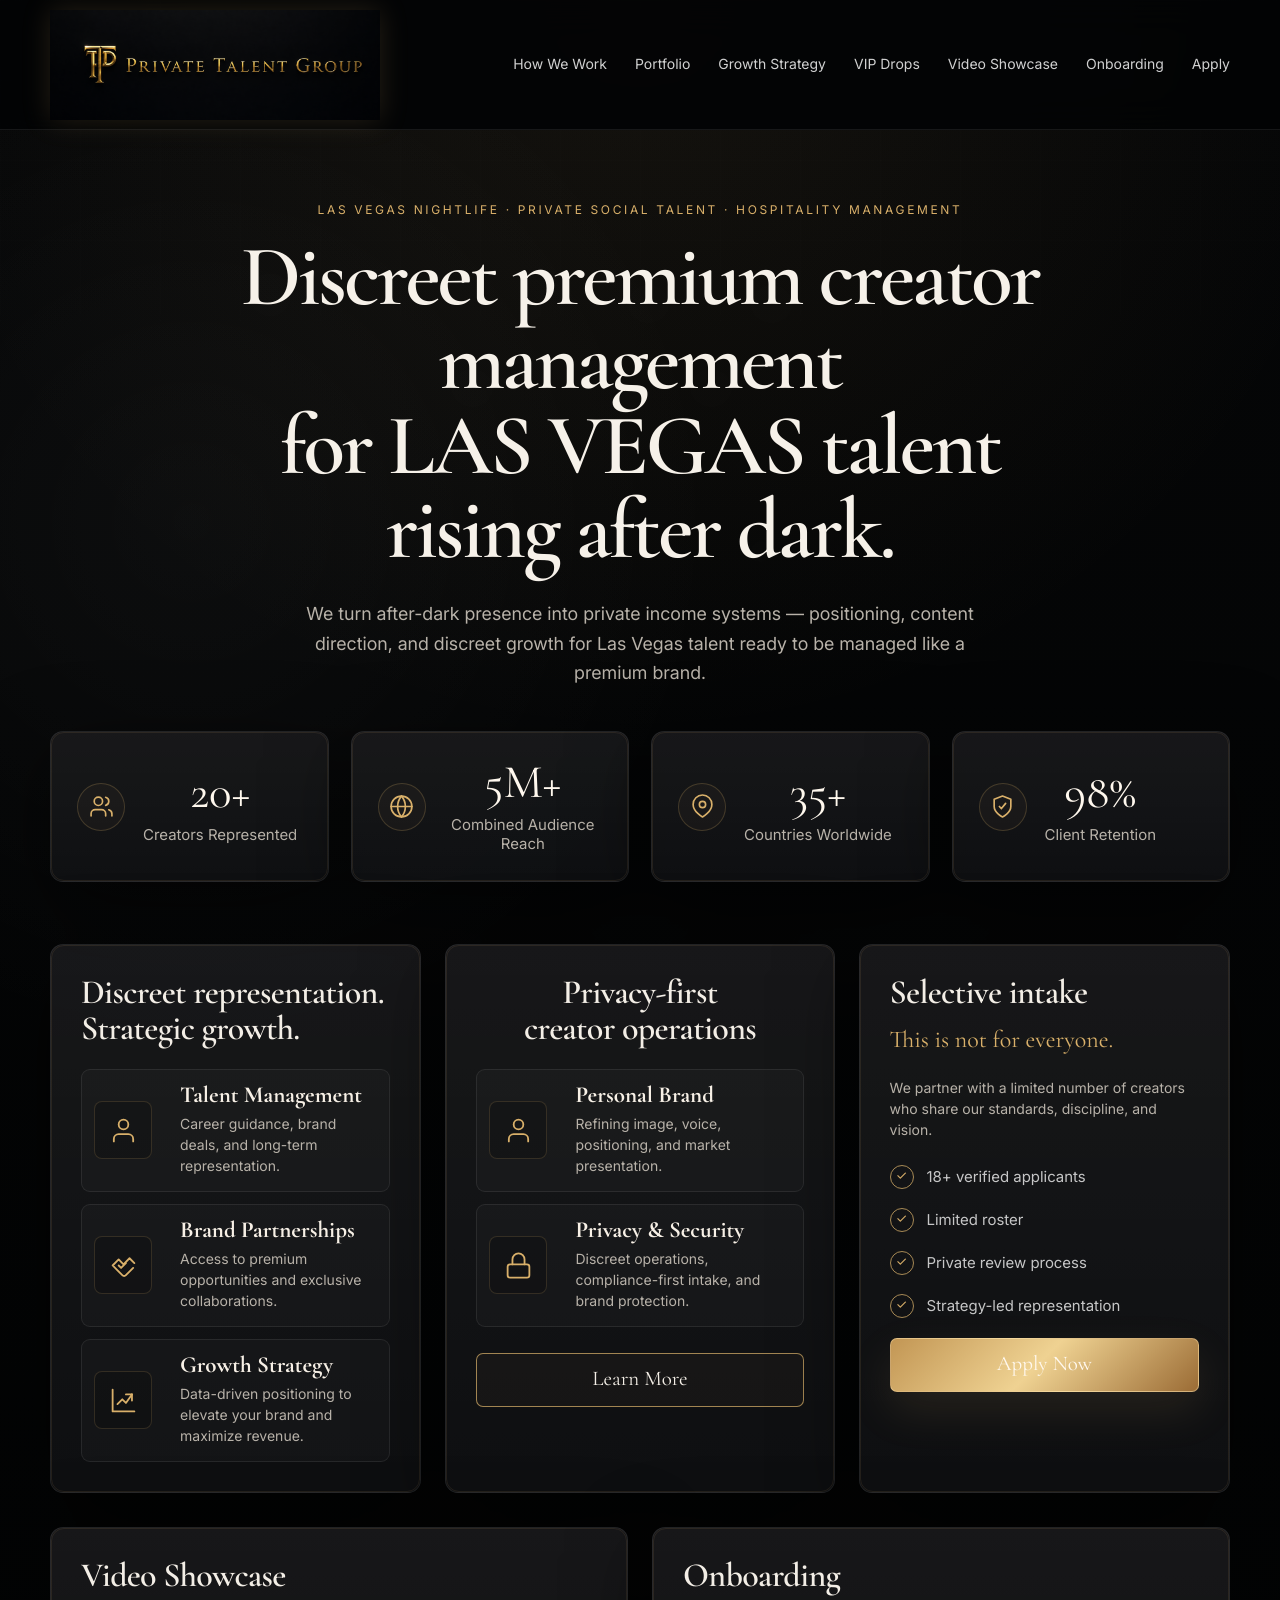
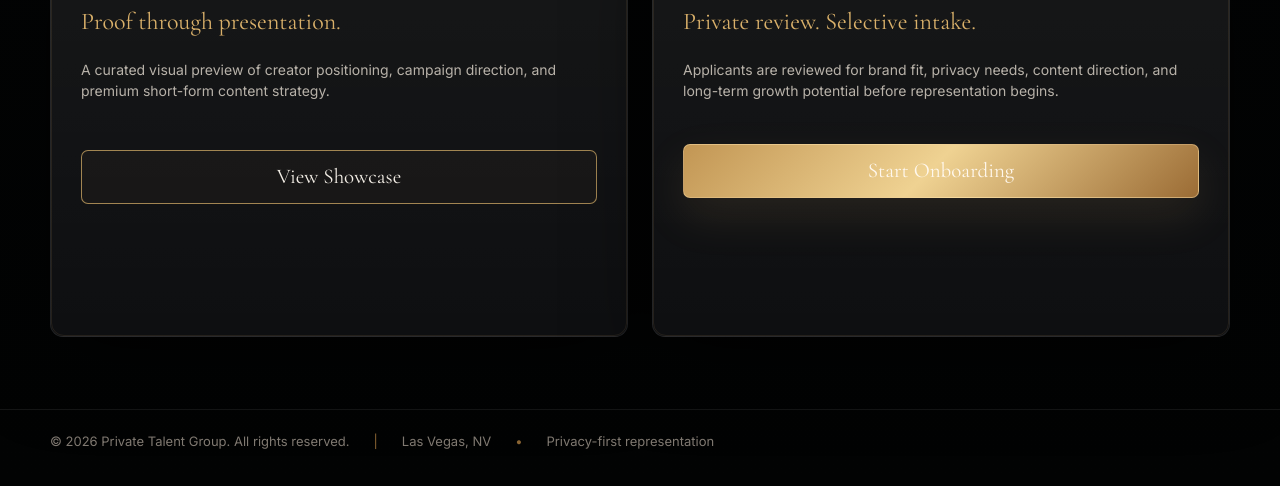
==== index.html @ f7f3f813 "Update index.html" ====
<!DOCTYPE html>
<html lang="en">
<head>
  <meta charset="UTF-8" />
  <meta name="viewport" content="width=device-width, initial-scale=1.0, viewport-fit=cover" />

  <title>Private Talent Group | Discreet Creator Management</title>
  <meta name="description" content="Discreet creator management for premium private creators in Las Vegas nightlife and hospitality." />

  <link rel="preconnect" href="https://fonts.googleapis.com">
  <link rel="preconnect" href="https://fonts.gstatic.com" crossorigin>
  <link href="https://fonts.googleapis.com/css2?family=Cormorant+Garamond:wght@500;600;700&family=Inter:wght@300;400;500;600&display=swap" rel="stylesheet">

  <style>
    :root {
      --bg: #020303;
      --bg-soft: #050607;
      --panel: #0b0d0f;
      --text: #f3eee6;
      --muted: #b8b2a9;
      --muted-dark: #817a72;
      --gold: #d9b06a;
      --gold-soft: #f1d391;
      --gold-dark: #8c6634;
      --border-soft: rgba(255, 255, 255, 0.08);
      --shadow: 0 24px 80px rgba(0, 0, 0, 0.55);
    }

    * {
      margin: 0;
      padding: 0;
      box-sizing: border-box;
    }

    html {
      scroll-behavior: smooth;
      -webkit-text-size-adjust: 100%;
    }

    body {
      min-height: 100vh;
      background:
        radial-gradient(circle at top center, rgba(217, 176, 106, 0.08), transparent 34%),
        radial-gradient(circle at 15% 25%, rgba(255, 255, 255, 0.035), transparent 28%),
        linear-gradient(180deg, var(--bg-soft) 0%, var(--bg) 100%);
      color: var(--text);
      font-family: "Inter", sans-serif;
      overflow-x: hidden;
      -webkit-font-smoothing: antialiased;
      text-rendering: geometricPrecision;
    }

    body::before {
      content: "";
      position: fixed;
      inset: 0;
      pointer-events: none;
      background-image:
        linear-gradient(rgba(255,255,255,0.015) 1px, transparent 1px),
        linear-gradient(90deg, rgba(255,255,255,0.015) 1px, transparent 1px);
      background-size: 80px 80px;
      mask-image: linear-gradient(to bottom, rgba(0,0,0,0.75), transparent 70%);
    }

    a {
      color: inherit;
      text-decoration: none;
    }

    .page {
      width: 100%;
      min-height: 100vh;
      position: relative;
      z-index: 1;
    }

    .container {
      width: min(1180px, calc(100% - 40px));
      margin: 0 auto;
    }

    header {
      position: sticky;
      top: 0;
      z-index: 20;
      background: rgba(3, 4, 5, 0.9);
      backdrop-filter: blur(18px);
      -webkit-backdrop-filter: blur(18px);
      border-bottom: 1px solid var(--border-soft);
    }

    .nav {
      height: 129px;
      display: grid;
      grid-template-columns: auto 1fr;
      align-items: center;
      gap: 30px;
      position: relative;
    }

    .brand {
      display: flex;
      align-items: center;
      min-width: 0;
    }

    .brand-logo {
  height: 110px;
  width: 560px;
  max-width: 46vw;
  display: block;
  object-fit: contain;
  object-position: left center;
  filter: drop-shadow(0 0 14px rgba(217, 176, 106, 0.16));
}

    .nav-links {
      display: flex;
      align-items: center;
      justify-content: flex-end;
      gap: 28px;
      color: rgba(255, 255, 255, 0.82);
      font-size: 14px;
      font-weight: 400;
    }

    .nav-links a {
      min-height: 44px;
      display: inline-flex;
      align-items: center;
      transition: color 0.2s ease;
      white-space: nowrap;
    }

    .nav-links a:hover {
      color: var(--gold-soft);
    }

    .nav-toggle {
      display: none;
    }

    .menu-button {
      display: none;
      width: 48px;
      height: 48px;
      border: 1px solid rgba(217, 176, 106, 0.38);
      border-radius: 8px;
      background: rgba(217, 176, 106, 0.035);
      align-items: center;
      justify-content: center;
      cursor: pointer;
    }

    .menu-lines {
      width: 22px;
      height: 14px;
      position: relative;
      display: block;
    }

    .menu-lines::before,
    .menu-lines::after,
    .menu-lines span {
      content: "";
      position: absolute;
      left: 0;
      width: 22px;
      height: 1.5px;
      background: var(--gold-soft);
      border-radius: 99px;
      transition: transform 0.2s ease, opacity 0.2s ease;
    }

    .menu-lines::before {
      top: 0;
    }

    .menu-lines span {
      top: 6px;
    }

    .menu-lines::after {
      bottom: 0;
    }

    .nav-toggle:checked + .menu-button .menu-lines::before {
      transform: translateY(6px) rotate(45deg);
    }

    .nav-toggle:checked + .menu-button .menu-lines span {
      opacity: 0;
    }

    .nav-toggle:checked + .menu-button .menu-lines::after {
      transform: translateY(-6px) rotate(-45deg);
    }

    .hero {
      padding: 72px 0 34px;
      text-align: center;
    }

    .eyebrow {
      margin-bottom: 18px;
      color: var(--gold);
      font-size: 12px;
      letter-spacing: 0.22em;
      text-transform: uppercase;
    }

    h1 {
      max-width: 840px;
      margin: 0 auto;
      font-family: "Cormorant Garamond", serif;
      font-weight: 600;
      line-height: 0.98;
      font-size: clamp(52px, 7vw, 86px);
      letter-spacing: -0.035em;
      color: #f6f1e9;
      text-shadow: 0 18px 60px rgba(255, 255, 255, 0.07);
    }

    .hero p {
      max-width: 720px;
      margin: 28px auto 0;
      color: var(--muted);
      font-size: 18px;
      line-height: 1.65;
    }

    .stats {
      display: grid;
      grid-template-columns: repeat(4, 1fr);
      gap: 22px;
      margin-top: 42px;
    }

    .stat-card,
    .feature-panel {
      background:
        linear-gradient(180deg, rgba(255,255,255,0.055), rgba(255,255,255,0.018)),
        rgba(11, 13, 15, 0.82);
      border: 1px solid var(--border-soft);
      border-radius: 13px;
      box-shadow: var(--shadow);
      position: relative;
      overflow: hidden;
    }

    .stat-card::after,
    .feature-panel::after {
      content: "";
      position: absolute;
      inset: 0;
      border-radius: inherit;
      pointer-events: none;
      border: 1px solid rgba(217, 176, 106, 0.11);
    }

    .stat-card {
      min-height: 132px;
      padding: 28px 26px;
      display: flex;
      align-items: center;
      gap: 18px;
    }

    .icon {
      width: 48px;
      height: 48px;
      flex: 0 0 auto;
      display: grid;
      place-items: center;
      border-radius: 50%;
      border: 1px solid rgba(217, 176, 106, 0.22);
      color: var(--gold);
      background: rgba(217, 176, 106, 0.035);
    }

    .icon svg {
      width: 25px;
      height: 25px;
      stroke: currentColor;
      stroke-width: 1.6;
      fill: none;
      stroke-linecap: round;
      stroke-linejoin: round;
    }

    .stat-number {
      font-family: "Cormorant Garamond", serif;
      font-size: 47px;
      line-height: 1;
      color: #fff8ee;
    }

    .stat-label {
      margin-top: 8px;
      font-size: 15px;
      color: var(--muted);
    }

    .sections {
      display: grid;
      grid-template-columns: 1.05fr 1.1fr 1.05fr;
      gap: 24px;
      margin-top: 28px;
      padding-bottom: 34px;
    }

    .extra-sections {
      padding-bottom: 72px;
    }

    .extra-grid {
      display: grid;
      grid-template-columns: 1fr 1fr;
      gap: 24px;
    }

    .feature-panel {
      padding: 30px;
      min-height: 410px;
    }

    .feature-panel h2 {
      font-family: "Cormorant Garamond", serif;
      font-size: 34px;
      font-weight: 600;
      line-height: 1.05;
      letter-spacing: -0.02em;
      margin-bottom: 22px;
    }

    .feature-panel.center h2 {
      text-align: center;
    }

    .gold-line {
      color: var(--gold);
      font-family: "Cormorant Garamond", serif;
      font-size: 24px;
      margin-top: -8px;
      margin-bottom: 24px;
    }

    .service-list {
      display: grid;
      gap: 12px;
    }

    .service-item {
      display: grid;
      grid-template-columns: 72px 1fr;
      gap: 14px;
      align-items: center;
      padding: 14px 12px;
      min-height: 84px;
      border: 1px solid var(--border-soft);
      border-radius: 9px;
      background: rgba(255, 255, 255, 0.025);
    }

    .service-icon {
      width: 58px;
      height: 58px;
      border-radius: 8px;
      display: grid;
      place-items: center;
      border: 1px solid rgba(217, 176, 106, 0.17);
      color: var(--gold);
      background: rgba(0, 0, 0, 0.18);
    }

    .service-icon svg {
      width: 29px;
      height: 29px;
      stroke: currentColor;
      stroke-width: 1.5;
      fill: none;
      stroke-linecap: round;
      stroke-linejoin: round;
    }

    .service-item h3 {
      font-family: "Cormorant Garamond", serif;
      font-size: 23px;
      line-height: 1;
      margin-bottom: 7px;
      color: #f7f0e6;
    }

    .service-item p,
    .feature-copy,
    .checklist li {
      color: var(--muted);
      font-size: 14px;
      line-height: 1.5;
    }

    .feature-copy {
      margin: 0 0 22px;
    }

    .button {
      display: inline-flex;
      align-items: center;
      justify-content: center;
      min-height: 54px;
      width: 100%;
      border-radius: 7px;
      font-family: "Cormorant Garamond", serif;
      font-size: 21px;
      transition: all 0.2s ease;
    }

    .button-outline {
      margin-top: 26px;
      color: var(--text);
      border: 1px solid rgba(217, 176, 106, 0.72);
      background: rgba(217, 176, 106, 0.035);
    }

    .button-outline:hover {
      background: rgba(217, 176, 106, 0.12);
    }

    .button-gold {
      margin-top: 20px;
      color: #fff8ee;
      border: 1px solid rgba(255, 227, 174, 0.4);
      background:
        linear-gradient(135deg, #c29654 0%, #efd292 48%, #9b6c35 100%);
      box-shadow: 0 18px 45px rgba(217, 176, 106, 0.12);
    }

    .button-gold:hover {
      transform: translateY(-1px);
      filter: brightness(1.07);
    }

    .checklist {
      list-style: none;
      display: grid;
      gap: 19px;
      margin-top: 24px;
    }

    .checklist li {
      display: flex;
      align-items: center;
      gap: 13px;
      color: rgba(255, 255, 255, 0.76);
      font-size: 15px;
    }

    .check {
      width: 24px;
      height: 24px;
      border-radius: 50%;
      display: inline-grid;
      place-items: center;
      border: 1px solid rgba(217, 176, 106, 0.75);
      color: var(--gold);
      font-size: 13px;
      flex: 0 0 auto;
    }

    footer {
      border-top: 1px solid var(--border-soft);
      padding: 24px 0 calc(36px + env(safe-area-inset-bottom));
      color: var(--muted-dark);
      font-size: 13px;
    }

    .footer-row {
      display: flex;
      align-items: center;
      gap: 24px;
      flex-wrap: wrap;
    }

    .footer-row span:nth-child(2),
    .footer-row span:nth-child(4) {
      color: var(--gold-dark);
    }

    @media (max-width: 1160px) {
      .nav {
        gap: 22px;
      }

      .brand-logo {
        width: 300px;
      }

      .nav-links {
        gap: 18px;
        font-size: 13px;
      }

      .stats,
      .sections {
        grid-template-columns: repeat(2, 1fr);
      }

      .feature-panel:last-child {
        grid-column: 1 / -1;
      }
    }

    @media (max-width: 900px) {
      .container {
        width: min(100% - 28px, 1180px);
      }

      header {
        padding-top: env(safe-area-inset-top);
      }

      .nav {
        height: auto;
        min-height: 78px;
        grid-template-columns: 1fr auto;
        gap: 14px;
      }

      .brand-logo {
        height: 56px;
        width: 285px;
        max-width: 72vw;
      }

      .menu-button {
        display: flex;
      }

      .nav-links {
        display: none;
        position: absolute;
        top: calc(100% + 1px);
        left: 0;
        right: 0;
        width: 100%;
        padding: 16px;
        flex-direction: column;
        align-items: stretch;
        justify-content: flex-start;
        gap: 4px;
        border: 1px solid rgba(217, 176, 106, 0.16);
        border-radius: 14px;
        background:
          linear-gradient(180deg, rgba(255,255,255,0.06), rgba(255,255,255,0.02)),
          rgba(3, 4, 5, 0.98);
        box-shadow: 0 28px 60px rgba(0, 0, 0, 0.72);
      }

      .nav-links a {
        width: 100%;
        min-height: 48px;
        padding: 0 14px;
        border-radius: 8px;
        justify-content: center;
        background: rgba(255, 255, 255, 0.025);
      }

      .nav-links a:hover {
        background: rgba(217, 176, 106, 0.08);
      }

      .nav-toggle:checked ~ .nav-links {
        display: flex;
      }

      .hero {
        padding: 54px 0 28px;
      }

      .eyebrow {
        font-size: 11px;
        line-height: 1.6;
      }

      h1 {
        max-width: 94%;
        font-size: clamp(43px, 12.5vw, 64px);
        line-height: 1;
      }

      .hero p {
        max-width: 92%;
        font-size: 16px;
        line-height: 1.6;
      }

      .stats {
        margin-top: 34px;
        gap: 16px;
      }

      .stat-card {
        min-height: 118px;
        padding: 22px;
      }

      .sections {
        gap: 18px;
        padding-bottom: 34px;
      }
    }

    @media (max-width: 580px) {
      .container {
        width: min(100% - 24px, 1180px);
      }

      .brand-logo {
        height: 50px;
        width: 245px;
        max-width: 72vw;
      }

      .hero {
        padding-top: 44px;
      }

      h1 {
        font-size: clamp(40px, 13vw, 54px);
      }

      .hero p {
        font-size: 15.5px;
      }

      .stats,
      .sections,
      .extra-grid {
        grid-template-columns: 1fr;
      }

      .feature-panel:last-child {
        grid-column: auto;
      }

      .stat-card {
        min-height: 108px;
      }

      .stat-number {
        font-size: 44px;
      }

      .feature-panel {
        min-height: auto;
        padding: 24px;
      }

      .feature-panel h2 {
        font-size: 31px;
      }

      .service-item {
        grid-template-columns: 58px 1fr;
        gap: 12px;
        padding: 13px 12px;
      }

      .service-icon {
        width: 52px;
        height: 52px;
      }

      .service-item h3 {
        font-size: 21px;
      }

      footer {
        font-size: 12px;
      }

      .footer-row {
        gap: 10px 18px;
      }
    }

    @media (max-width: 380px) {
      .brand-logo {
        width: 220px;
        height: 46px;
      }

      h1 {
        font-size: 38px;
      }

      .stat-card {
        align-items: flex-start;
      }

      .icon {
        width: 44px;
        height: 44px;
      }

      .stat-number {
        font-size: 40px;
      }
    }
  </style>
</head>

<body>
  <div class="page">

    <header>
      <div class="container nav">
        <a href="#" class="brand" aria-label="Private Talent Group home">
          <img src="assets/ptg-logo.png" alt="Private Talent Group" class="brand-logo">
        </a>

        <input type="checkbox" id="nav-toggle" class="nav-toggle" aria-label="Open navigation menu">
        <label for="nav-toggle" class="menu-button" aria-label="Open navigation menu">
          <span class="menu-lines"><span></span></span>
        </label>

        <nav class="nav-links" aria-label="Main navigation">
         <a href="how-we-work.html">How We Work</a>
        <a href="portfolio.html">Portfolio</a>
        <a href="growth-strategy.html">Growth Strategy</a>
        <a href="scripts.html">VIP Drops </a>
        <a href="video-showcase.html">Video Showcase</a>
        <a href="onboarding.html">Onboarding</a>
        <a href="apply.html">Apply</a>
        </nav>
      </div>
    </header>

    <main>
      <section class="hero" id="how-we-work">
        <div class="container">
          <div class="eyebrow">Las Vegas Nightlife · Private Social Talent · Hospitality Management
</div>

          <h1>Discreet premium creator management<br>for LAS VEGAS  talent rising after dark.</h1>

          <p>
            <p>
  We turn after-dark presence into private income systems — positioning,
  content direction, and discreet growth for Las Vegas talent ready to be
  managed like a premium brand.
</p>
          </p>

          <div class="stats">
            <div class="stat-card">
              <div class="icon">
                <svg viewBox="0 0 24 24">
                  <path d="M16 21v-2a4 4 0 0 0-4-4H6a4 4 0 0 0-4 4v2"/>
                  <circle cx="9" cy="7" r="4"/>
                  <path d="M22 21v-2a4 4 0 0 0-3-3.87"/>
                  <path d="M16 3.13a4 4 0 0 1 0 7.75"/>
                </svg>
              </div>
              <div>
                <div class="stat-number">20+</div>
                <div class="stat-label">Creators Represented</div>
              </div>
            </div>

            <div class="stat-card">
              <div class="icon">
                <svg viewBox="0 0 24 24">
                  <circle cx="12" cy="12" r="10"/>
                  <path d="M2 12h20"/>
                  <path d="M12 2a15.3 15.3 0 0 1 0 20"/>
                  <path d="M12 2a15.3 15.3 0 0 0 0 20"/>
                </svg>
              </div>
              <div>
                <div class="stat-number">5M+</div>
                <div class="stat-label">Combined Audience Reach</div>
              </div>
            </div>

            <div class="stat-card">
              <div class="icon">
                <svg viewBox="0 0 24 24">
                  <path d="M21 10c0 7-9 12-9 12S3 17 3 10a9 9 0 1 1 18 0z"/>
                  <circle cx="12" cy="10" r="3"/>
                </svg>
              </div>
              <div>
                <div class="stat-number">35+</div>
                <div class="stat-label">Countries Worldwide</div>
              </div>
            </div>

            <div class="stat-card">
              <div class="icon">
                <svg viewBox="0 0 24 24">
                  <path d="M12 22s8-4 8-10V5l-8-3-8 3v7c0 6 8 10 8 10z"/>
                  <path d="M9 12l2 2 4-5"/>
                </svg>
              </div>
              <div>
                <div class="stat-number">98%</div>
                <div class="stat-label">Client Retention</div>
              </div>
            </div>
          </div>
        </div>
      </section>

      <section>
        <div class="container sections">

          <div class="feature-panel" id="portfolio">
            <h2>Discreet representation.<br>Strategic growth.</h2>

            <div class="service-list">
              <div class="service-item">
                <div class="service-icon">
                  <svg viewBox="0 0 24 24">
                    <path d="M20 21v-2a4 4 0 0 0-4-4H8a4 4 0 0 0-4 4v2"/>
                    <circle cx="12" cy="7" r="4"/>
                  </svg>
                </div>
                <div>
                  <h3>Talent Management</h3>
                  <p>Career guidance, brand deals, and long-term representation.</p>
                </div>
              </div>

              <div class="service-item">
                <div class="service-icon">
                  <svg viewBox="0 0 24 24">
                    <path d="M8 12l2 2 4-4"/>
                    <path d="M3 12l5-5 4 4 5-5 4 4"/>
                    <path d="M4 13l7 7a2 2 0 0 0 3 0l6-6"/>
                  </svg>
                </div>
                <div>
                  <h3>Brand Partnerships</h3>
                  <p>Access to premium opportunities and exclusive collaborations.</p>
                </div>
              </div>

              <div class="service-item">
                <div class="service-icon">
                  <svg viewBox="0 0 24 24">
                    <path d="M3 3v18h18"/>
                    <path d="M7 15l4-4 3 3 5-7"/>
                    <path d="M19 7h-5"/>
                    <path d="M19 7v5"/>
                  </svg>
                </div>
                <div>
                  <h3>Growth Strategy</h3>
                  <p>Data-driven positioning to elevate your brand and maximize revenue.</p>
                </div>
              </div>
            </div>
          </div>

          <div class="feature-panel center" id="growth-strategy">
            <h2>Privacy-first<br>creator operations</h2>

            <div class="service-list">
              <div class="service-item">
                <div class="service-icon">
                  <svg viewBox="0 0 24 24">
                    <path d="M20 21v-2a4 4 0 0 0-4-4H8a4 4 0 0 0-4 4v2"/>
                    <circle cx="12" cy="7" r="4"/>
                  </svg>
                </div>
                <div>
                  <h3>Personal Brand</h3>
                  <p>Refining image, voice, positioning, and market presentation.</p>
                </div>
              </div>

              <div class="service-item">
                <div class="service-icon">
                  <svg viewBox="0 0 24 24">
                    <rect x="3" y="11" width="18" height="11" rx="2"/>
                    <path d="M7 11V7a5 5 0 0 1 10 0v4"/>
                  </svg>
                </div>
                <div>
                  <h3>Privacy & Security</h3>
                  <p>Discreet operations, compliance-first intake, and brand protection.</p>
                </div>
              </div>
            </div>

            <a href="#apply" class="button button-outline">Learn More</a>
          </div>

          <div class="feature-panel" id="apply">
            <h2>Selective intake</h2>
            <div class="gold-line">This is not for everyone.</div>

            <p class="feature-copy">
              We partner with a limited number of creators who share our standards,
              discipline, and vision.
            </p>

            <ul class="checklist">
              <li><span class="check">✓</span>18+ verified applicants</li>
              <li><span class="check">✓</span>Limited roster</li>
              <li><span class="check">✓</span>Private review process</li>
              <li><span class="check">✓</span>Strategy-led representation</li>
            </ul>

            <a href="#apply" class="button button-gold">Apply Now</a>
          </div>

        </div>
      </section>

      <section class="extra-sections">
        <div class="container extra-grid">

          <div class="feature-panel" id="video-showcase">
            <h2>Video Showcase</h2>
            <div class="gold-line">Proof through presentation.</div>
            <p class="feature-copy">
              A curated visual preview of creator positioning, campaign direction,
              and premium short-form content strategy.
            </p>
            <a href="#apply" class="button button-outline">View Showcase</a>
          </div>

          <div class="feature-panel" id="onboarding">
            <h2>Onboarding</h2>
            <div class="gold-line">Private review. Selective intake.</div>
            <p class="feature-copy">
              Applicants are reviewed for brand fit, privacy needs, content direction,
              and long-term growth potential before representation begins.
            </p>
            <a href="#apply" class="button button-gold">Start Onboarding</a>
          </div>

        </div>
      </section>
    </main>

    <footer>
      <div class="container footer-row">
        <span>© 2026 Private Talent Group. All rights reserved.</span>
        <span>|</span>
        <span>Las Vegas, NV</span>
        <span>•</span>
        <span>Privacy-first representation</span>
      </div>
    </footer>

  </div>

  <script>
    const navToggle = document.getElementById("nav-toggle");
    const navLinks = document.querySelectorAll(".nav-links a");

    navLinks.forEach((link) => {
      link.addEventListener("click", () => {
        navToggle.checked = false;
      });
    });
  </script>
</body>
</html>
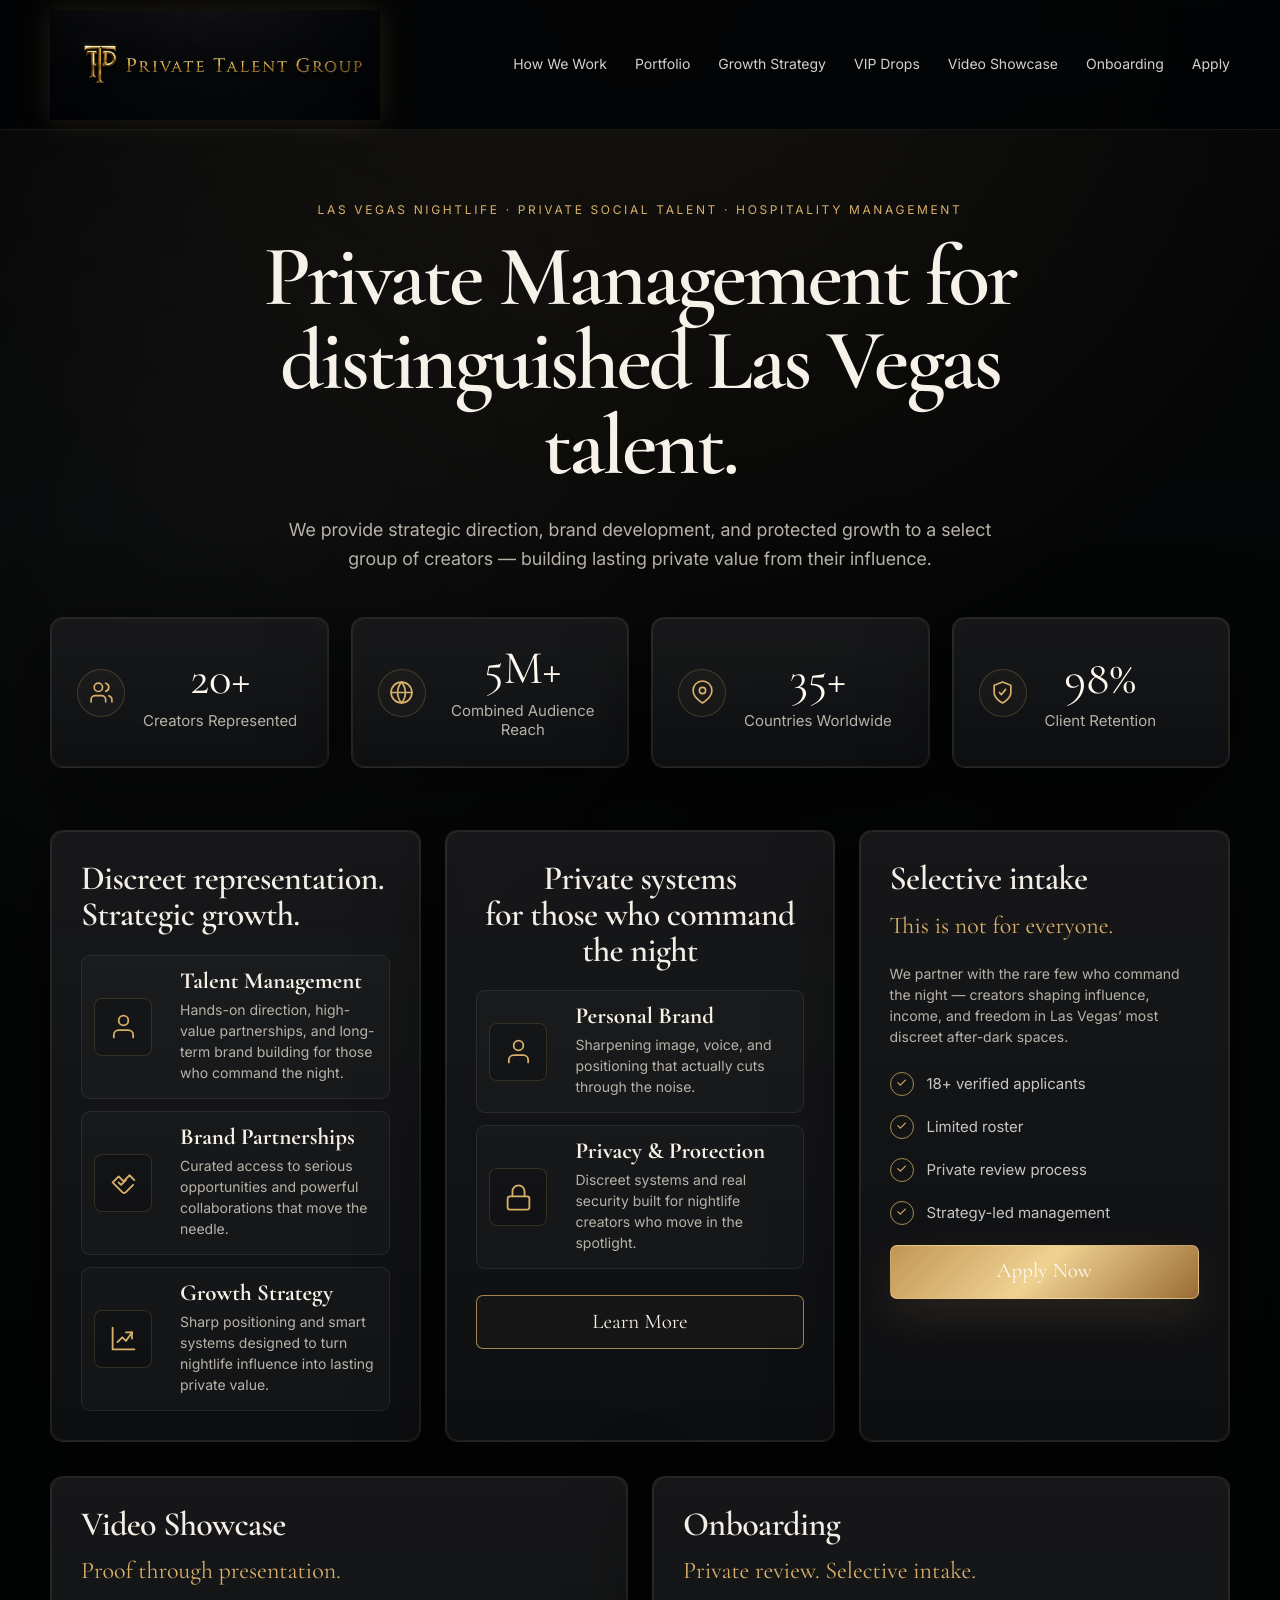
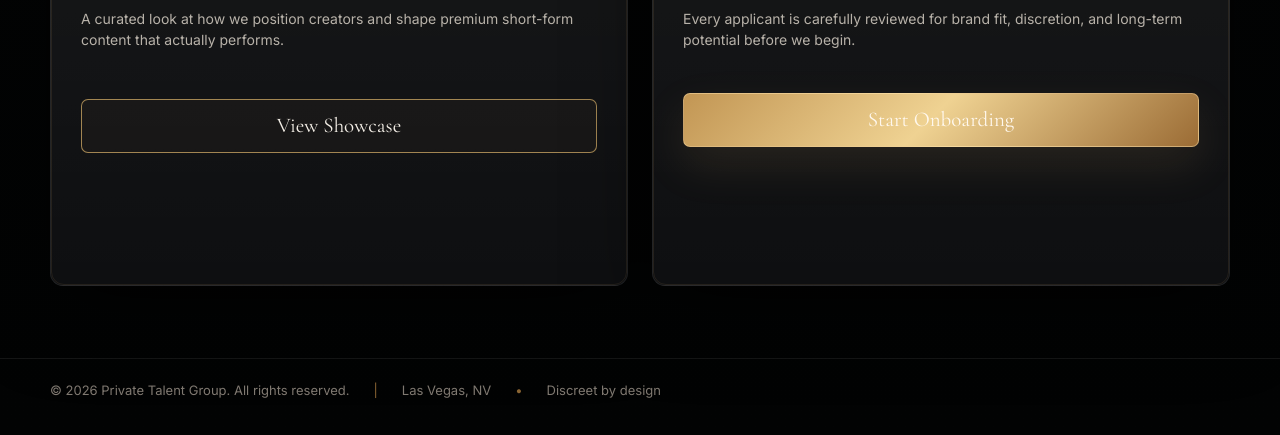
==== commit 304e2365: "Rename index.html.html to index.html" ====
--- a/index.html
+++ b/index.html
@@ -742,14 +742,11 @@
           <div class="eyebrow">Las Vegas Nightlife · Private Social Talent · Hospitality Management
 </div>
 
-          <h1>Discreet premium creator management<br>for LAS VEGAS  talent rising after dark.</h1>
+          <h1>Private Management for distinguished Las Vegas talent.</h1>
 
           <p>
-            <p>
-  We turn after-dark presence into private income systems — positioning,
-  content direction, and discreet growth for Las Vegas talent ready to be
-  managed like a premium brand.
-</p>
+            We provide strategic direction, brand development, and protected growth
+            to a select group of creators — building lasting private value from their influence.
           </p>
 
           <div class="stats">
@@ -828,7 +825,7 @@
                 </div>
                 <div>
                   <h3>Talent Management</h3>
-                  <p>Career guidance, brand deals, and long-term representation.</p>
+                  <p>Hands-on direction, high-value partnerships, and long-term brand building for those who command the night.</p>
                 </div>
               </div>
 
@@ -842,7 +839,7 @@
                 </div>
                 <div>
                   <h3>Brand Partnerships</h3>
-                  <p>Access to premium opportunities and exclusive collaborations.</p>
+                  <p>Curated access to serious opportunities and powerful collaborations that move the needle.</p>
                 </div>
               </div>
 
@@ -857,14 +854,14 @@
                 </div>
                 <div>
                   <h3>Growth Strategy</h3>
-                  <p>Data-driven positioning to elevate your brand and maximize revenue.</p>
+                  <p>Sharp positioning and smart systems designed to turn nightlife influence into lasting private value.</p>
                 </div>
               </div>
             </div>
           </div>
 
           <div class="feature-panel center" id="growth-strategy">
-            <h2>Privacy-first<br>creator operations</h2>
+            <h2>Private systems<br>for those who command the night</h2>
 
             <div class="service-list">
               <div class="service-item">
@@ -876,7 +873,7 @@
                 </div>
                 <div>
                   <h3>Personal Brand</h3>
-                  <p>Refining image, voice, positioning, and market presentation.</p>
+                  <p>Sharpening image, voice, and positioning that actually cuts through the noise.</p>
                 </div>
               </div>
 
@@ -888,8 +885,8 @@
                   </svg>
                 </div>
                 <div>
-                  <h3>Privacy & Security</h3>
-                  <p>Discreet operations, compliance-first intake, and brand protection.</p>
+                  <h3>Privacy & Protection</h3>
+                  <p>Discreet systems and real security built for nightlife creators who move in the spotlight.</p>
                 </div>
               </div>
             </div>
@@ -902,15 +899,15 @@
             <div class="gold-line">This is not for everyone.</div>
 
             <p class="feature-copy">
-              We partner with a limited number of creators who share our standards,
-              discipline, and vision.
+              We partner with the rare few who command the night — creators shaping influence,
+              income, and freedom in Las Vegas’ most discreet after-dark spaces.
             </p>
 
             <ul class="checklist">
               <li><span class="check">✓</span>18+ verified applicants</li>
               <li><span class="check">✓</span>Limited roster</li>
               <li><span class="check">✓</span>Private review process</li>
-              <li><span class="check">✓</span>Strategy-led representation</li>
+              <li><span class="check">✓</span>Strategy-led management</li>
             </ul>
 
             <a href="#apply" class="button button-gold">Apply Now</a>
@@ -926,8 +923,7 @@
             <h2>Video Showcase</h2>
             <div class="gold-line">Proof through presentation.</div>
             <p class="feature-copy">
-              A curated visual preview of creator positioning, campaign direction,
-              and premium short-form content strategy.
+              A curated look at how we position creators and shape premium short-form content that actually performs.
             </p>
             <a href="#apply" class="button button-outline">View Showcase</a>
           </div>
@@ -936,8 +932,7 @@
             <h2>Onboarding</h2>
             <div class="gold-line">Private review. Selective intake.</div>
             <p class="feature-copy">
-              Applicants are reviewed for brand fit, privacy needs, content direction,
-              and long-term growth potential before representation begins.
+              Every applicant is carefully reviewed for brand fit, discretion, and long-term potential before we begin.
             </p>
             <a href="#apply" class="button button-gold">Start Onboarding</a>
           </div>
@@ -952,7 +947,7 @@
         <span>|</span>
         <span>Las Vegas, NV</span>
         <span>•</span>
-        <span>Privacy-first representation</span>
+        <span>Discreet by design</span>
       </div>
     </footer>
 
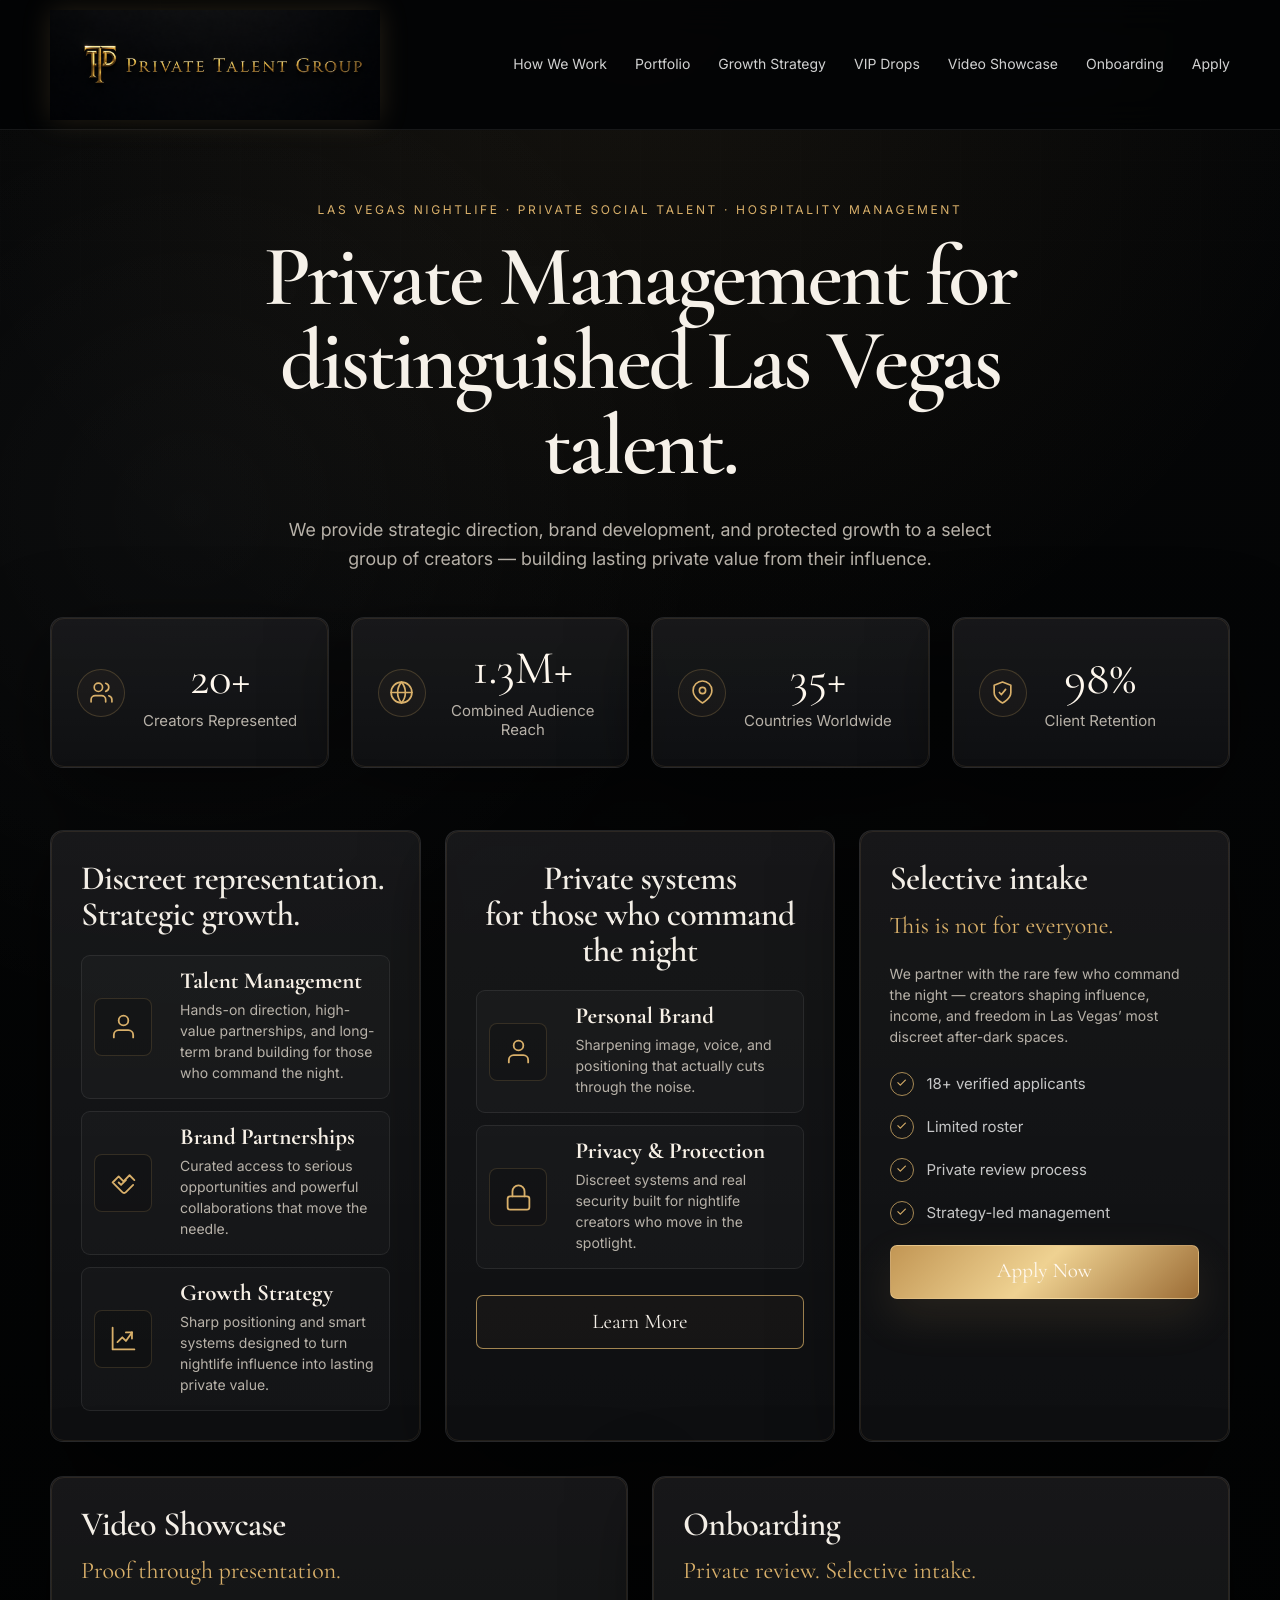
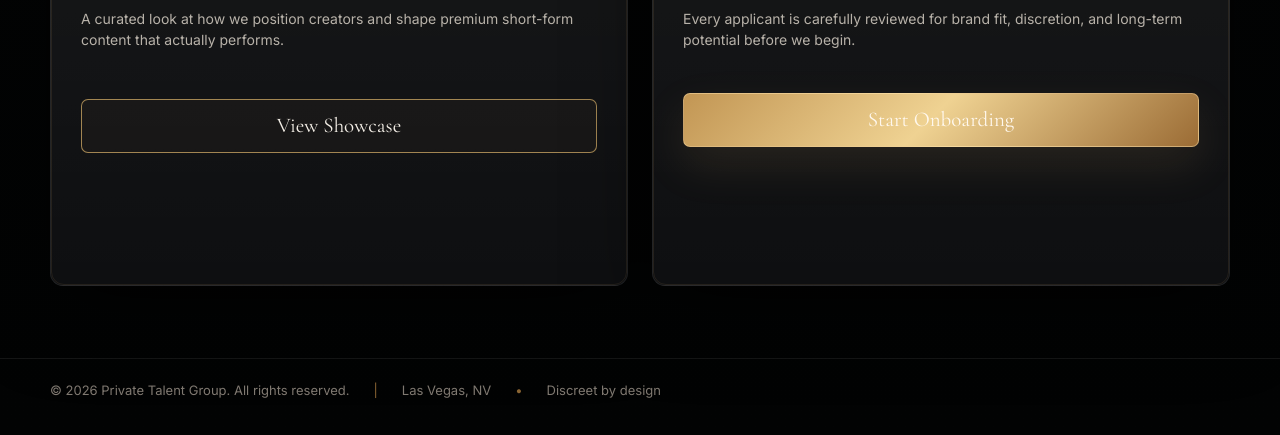
==== commit 23138477: "Update index.html" ====
--- a/index.html
+++ b/index.html
@@ -775,7 +775,7 @@
                 </svg>
               </div>
               <div>
-                <div class="stat-number">5M+</div>
+                <div class="stat-number">1.3M+</div>
                 <div class="stat-label">Combined Audience Reach</div>
               </div>
             </div>
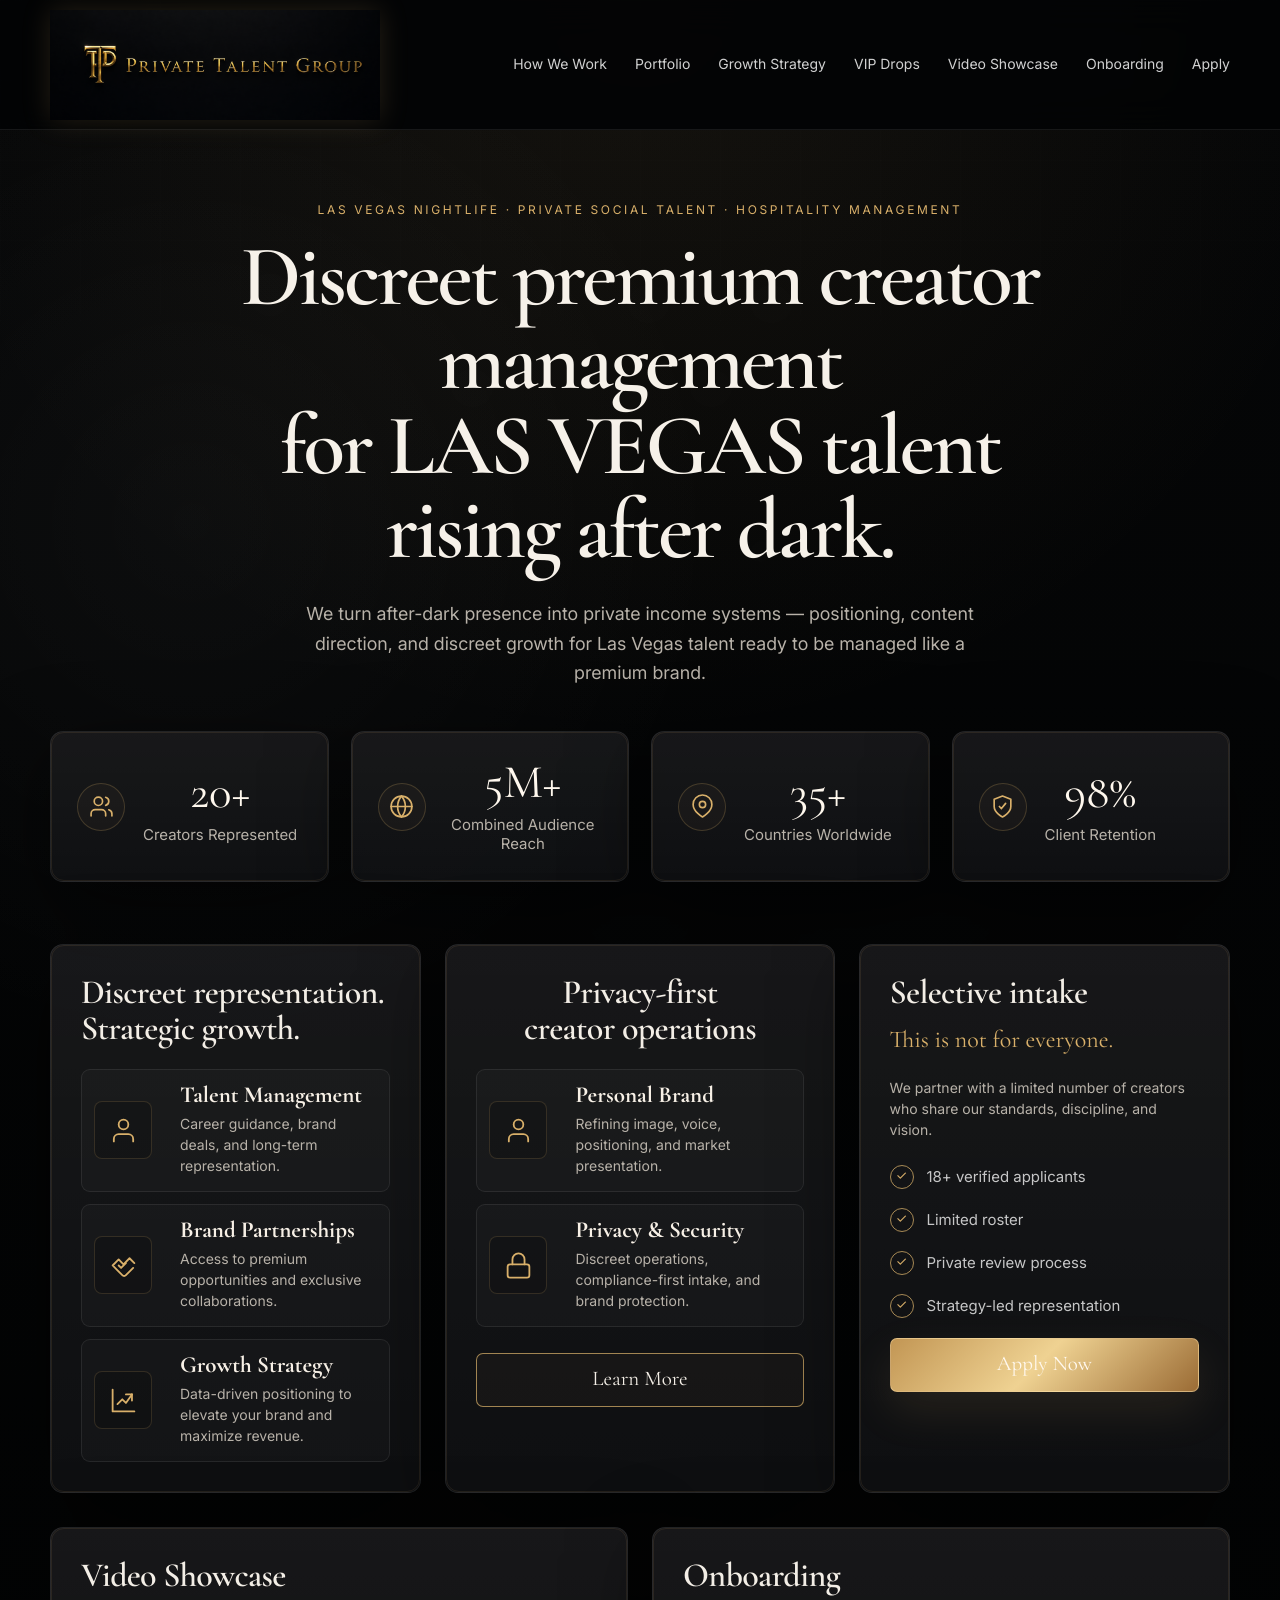
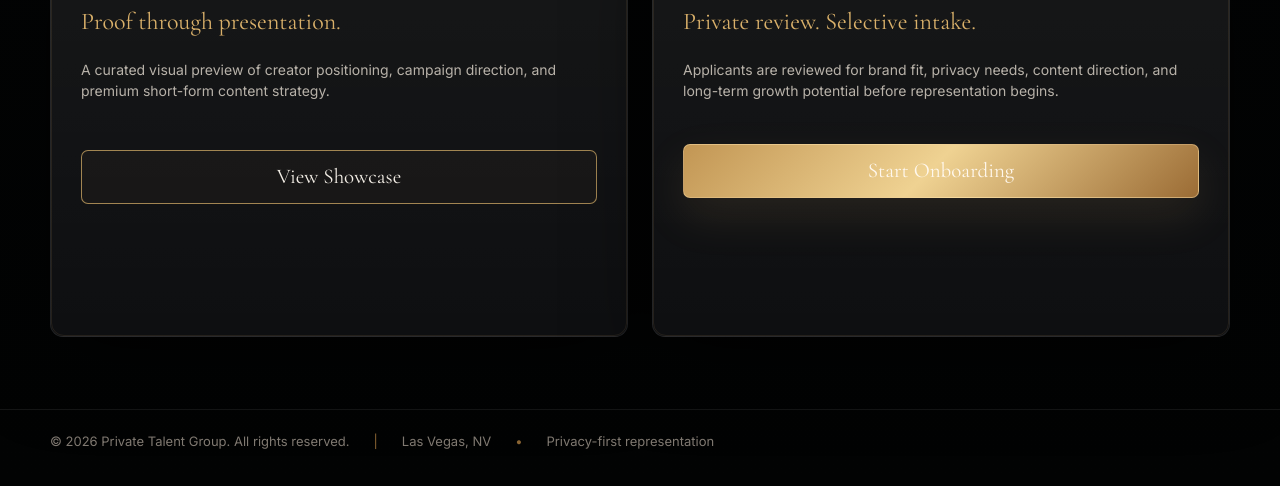
==== commit 8537fd13: "Rename index.html.old to index.html" ====
--- a/index.html
+++ b/index.html
@@ -742,11 +742,14 @@
           <div class="eyebrow">Las Vegas Nightlife · Private Social Talent · Hospitality Management
 </div>
 
-          <h1>Private Management for distinguished Las Vegas talent.</h1>
+          <h1>Discreet premium creator management<br>for LAS VEGAS  talent rising after dark.</h1>
 
           <p>
-            We provide strategic direction, brand development, and protected growth
-            to a select group of creators — building lasting private value from their influence.
+            <p>
+  We turn after-dark presence into private income systems — positioning,
+  content direction, and discreet growth for Las Vegas talent ready to be
+  managed like a premium brand.
+</p>
           </p>
 
           <div class="stats">
@@ -775,7 +778,7 @@
                 </svg>
               </div>
               <div>
-                <div class="stat-number">1.3M+</div>
+                <div class="stat-number">5M+</div>
                 <div class="stat-label">Combined Audience Reach</div>
               </div>
             </div>
@@ -825,7 +828,7 @@
                 </div>
                 <div>
                   <h3>Talent Management</h3>
-                  <p>Hands-on direction, high-value partnerships, and long-term brand building for those who command the night.</p>
+                  <p>Career guidance, brand deals, and long-term representation.</p>
                 </div>
               </div>
 
@@ -839,7 +842,7 @@
                 </div>
                 <div>
                   <h3>Brand Partnerships</h3>
-                  <p>Curated access to serious opportunities and powerful collaborations that move the needle.</p>
+                  <p>Access to premium opportunities and exclusive collaborations.</p>
                 </div>
               </div>
 
@@ -854,14 +857,14 @@
                 </div>
                 <div>
                   <h3>Growth Strategy</h3>
-                  <p>Sharp positioning and smart systems designed to turn nightlife influence into lasting private value.</p>
+                  <p>Data-driven positioning to elevate your brand and maximize revenue.</p>
                 </div>
               </div>
             </div>
           </div>
 
           <div class="feature-panel center" id="growth-strategy">
-            <h2>Private systems<br>for those who command the night</h2>
+            <h2>Privacy-first<br>creator operations</h2>
 
             <div class="service-list">
               <div class="service-item">
@@ -873,7 +876,7 @@
                 </div>
                 <div>
                   <h3>Personal Brand</h3>
-                  <p>Sharpening image, voice, and positioning that actually cuts through the noise.</p>
+                  <p>Refining image, voice, positioning, and market presentation.</p>
                 </div>
               </div>
 
@@ -885,8 +888,8 @@
                   </svg>
                 </div>
                 <div>
-                  <h3>Privacy & Protection</h3>
-                  <p>Discreet systems and real security built for nightlife creators who move in the spotlight.</p>
+                  <h3>Privacy & Security</h3>
+                  <p>Discreet operations, compliance-first intake, and brand protection.</p>
                 </div>
               </div>
             </div>
@@ -899,15 +902,15 @@
             <div class="gold-line">This is not for everyone.</div>
 
             <p class="feature-copy">
-              We partner with the rare few who command the night — creators shaping influence,
-              income, and freedom in Las Vegas’ most discreet after-dark spaces.
+              We partner with a limited number of creators who share our standards,
+              discipline, and vision.
             </p>
 
             <ul class="checklist">
               <li><span class="check">✓</span>18+ verified applicants</li>
               <li><span class="check">✓</span>Limited roster</li>
               <li><span class="check">✓</span>Private review process</li>
-              <li><span class="check">✓</span>Strategy-led management</li>
+              <li><span class="check">✓</span>Strategy-led representation</li>
             </ul>
 
             <a href="#apply" class="button button-gold">Apply Now</a>
@@ -923,7 +926,8 @@
             <h2>Video Showcase</h2>
             <div class="gold-line">Proof through presentation.</div>
             <p class="feature-copy">
-              A curated look at how we position creators and shape premium short-form content that actually performs.
+              A curated visual preview of creator positioning, campaign direction,
+              and premium short-form content strategy.
             </p>
             <a href="#apply" class="button button-outline">View Showcase</a>
           </div>
@@ -932,7 +936,8 @@
             <h2>Onboarding</h2>
             <div class="gold-line">Private review. Selective intake.</div>
             <p class="feature-copy">
-              Every applicant is carefully reviewed for brand fit, discretion, and long-term potential before we begin.
+              Applicants are reviewed for brand fit, privacy needs, content direction,
+              and long-term growth potential before representation begins.
             </p>
             <a href="#apply" class="button button-gold">Start Onboarding</a>
           </div>
@@ -947,7 +952,7 @@
         <span>|</span>
         <span>Las Vegas, NV</span>
         <span>•</span>
-        <span>Discreet by design</span>
+        <span>Privacy-first representation</span>
       </div>
     </footer>
 
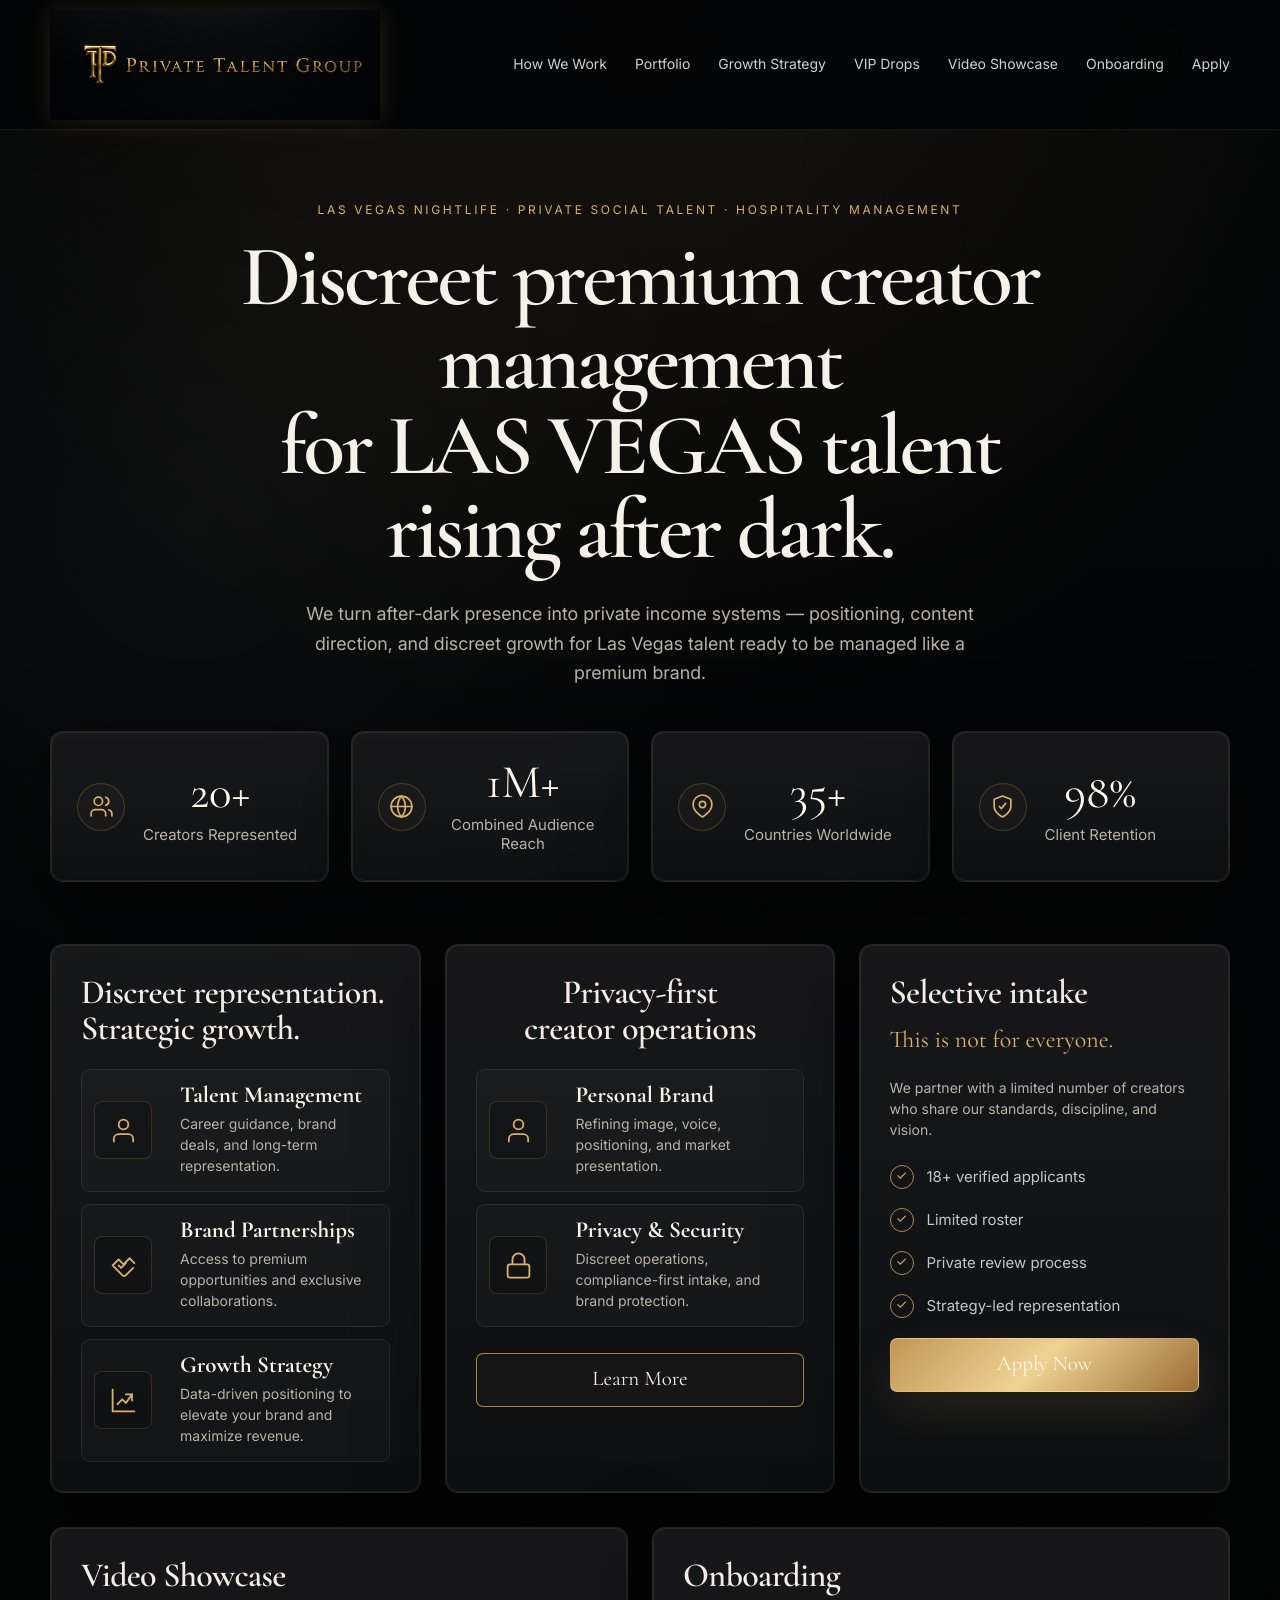
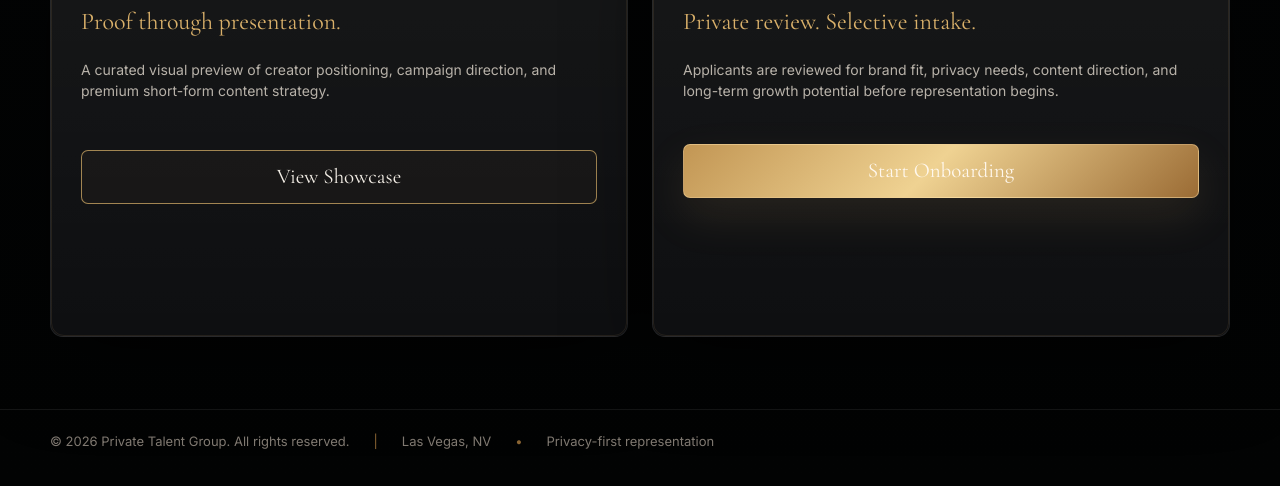
==== commit f60be19c: "Update index.html" ====
--- a/index.html
+++ b/index.html
@@ -778,7 +778,7 @@
                 </svg>
               </div>
               <div>
-                <div class="stat-number">5M+</div>
+                <div class="stat-number">1M+</div>
                 <div class="stat-label">Combined Audience Reach</div>
               </div>
             </div>
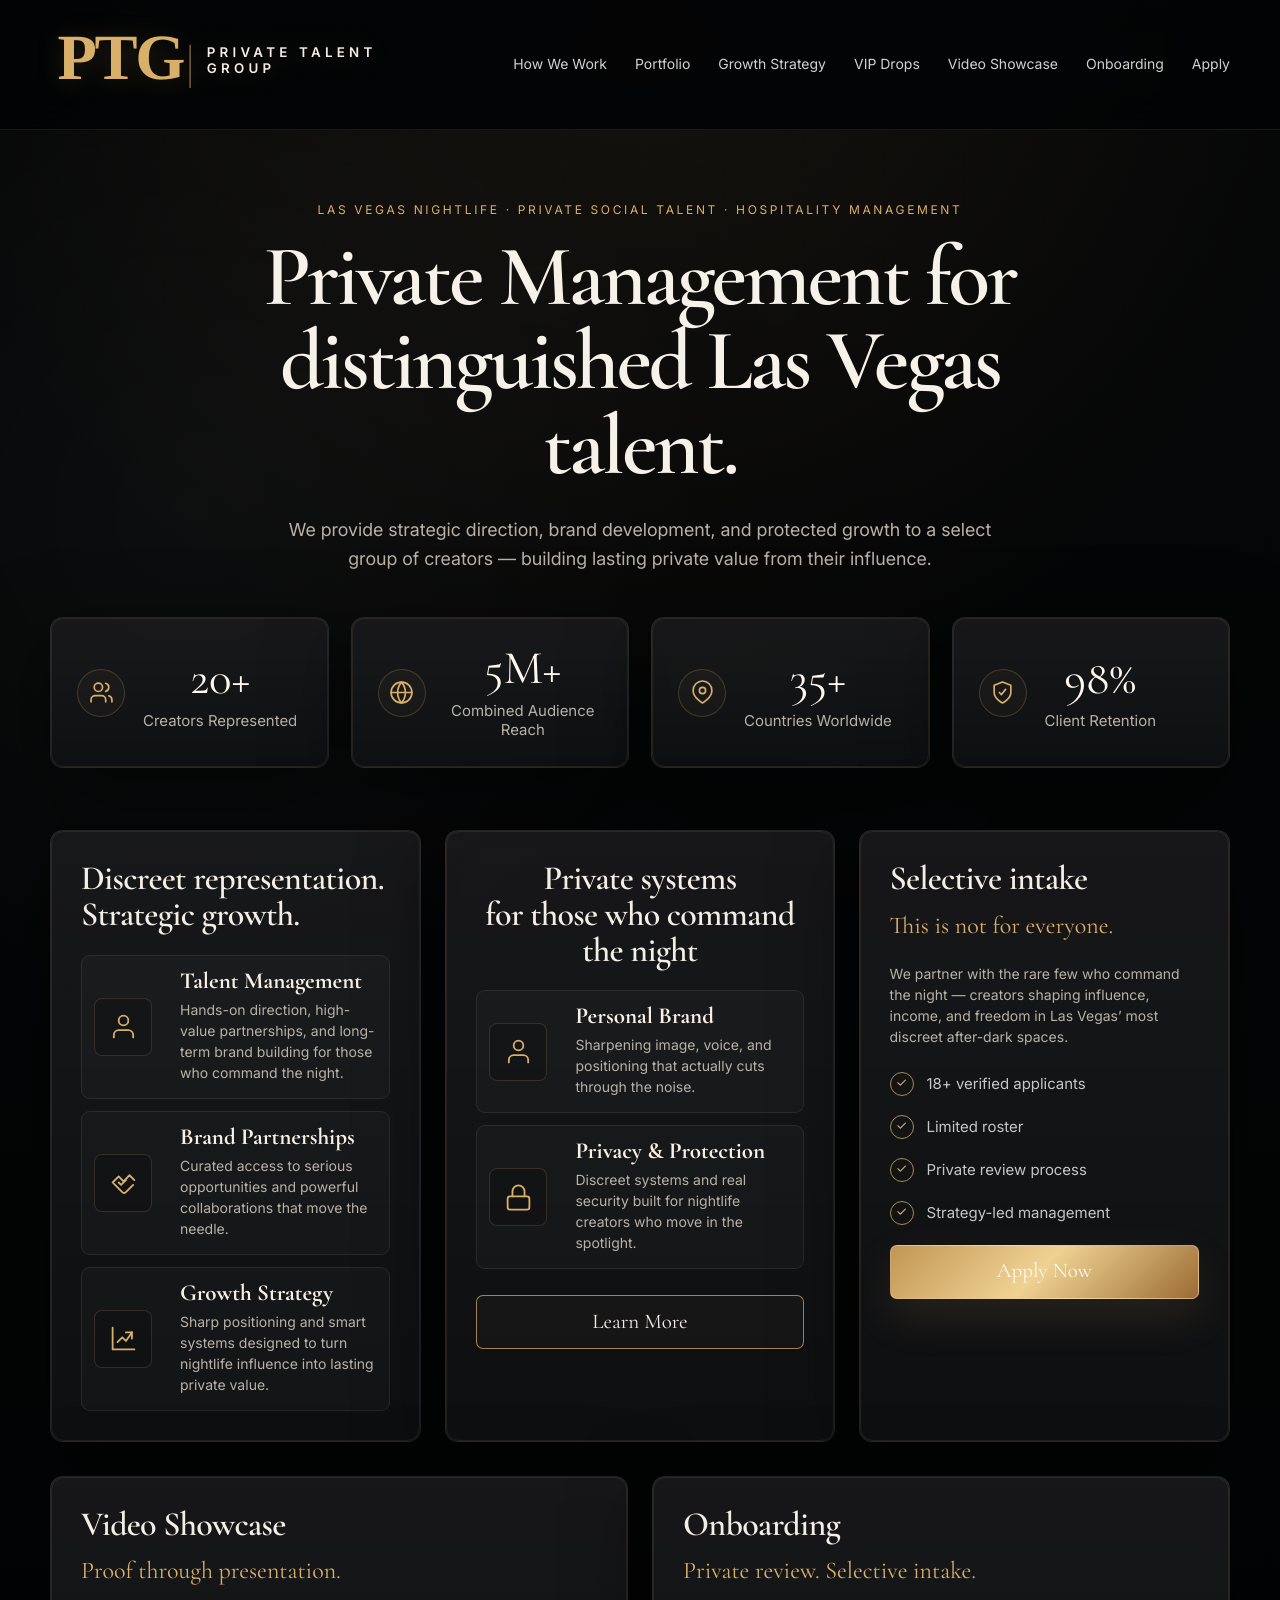
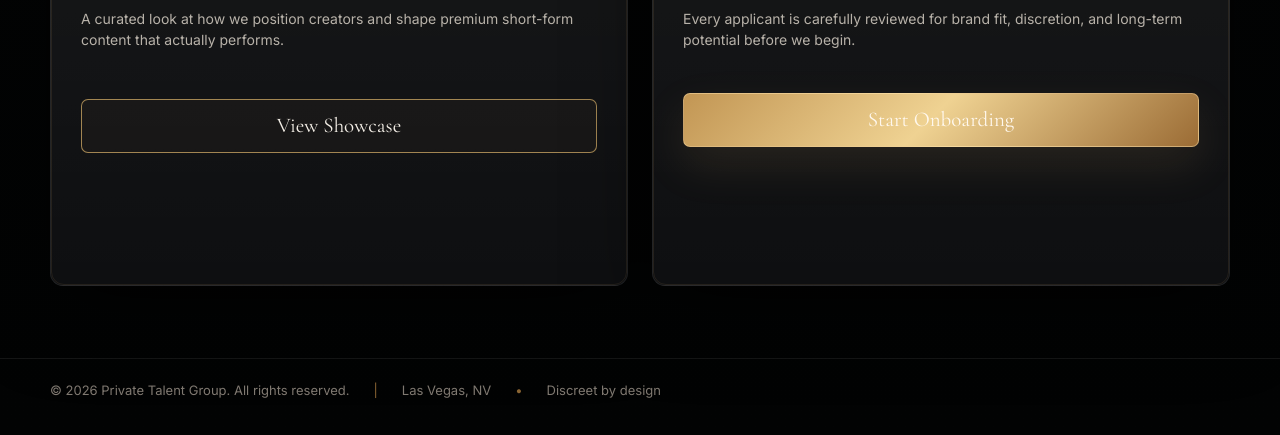
==== commit 46f81632: "Update index.html" ====
--- a/index.html
+++ b/index.html
@@ -105,14 +105,12 @@
     }
 
     .brand-logo {
-  height: 110px;
-  width: 560px;
-  max-width: 46vw;
-  display: block;
-  object-fit: contain;
-  object-position: left center;
-  filter: drop-shadow(0 0 14px rgba(217, 176, 106, 0.16));
-}
+      height: auto;
+      width: 470px;
+      max-width: 44vw;
+      display: block;
+      filter: drop-shadow(0 2px 12px rgba(217, 176, 106, 0.18));
+    }
 
     .nav-links {
       display: flex;
@@ -492,7 +490,7 @@
       }
 
       .brand-logo {
-        width: 300px;
+        width: 340px;
       }
 
       .nav-links {
@@ -527,9 +525,7 @@
       }
 
       .brand-logo {
-        height: 56px;
-        width: 285px;
-        max-width: 72vw;
+        width: 290px;
       }
 
       .menu-button {
@@ -616,9 +612,7 @@
       }
 
       .brand-logo {
-        height: 50px;
-        width: 245px;
-        max-width: 72vw;
+        width: 250px;
       }
 
       .hero {
@@ -686,8 +680,7 @@
 
     @media (max-width: 380px) {
       .brand-logo {
-        width: 220px;
-        height: 46px;
+        width: 210px;
       }
 
       h1 {
@@ -716,7 +709,17 @@
     <header>
       <div class="container nav">
         <a href="#" class="brand" aria-label="Private Talent Group home">
-          <img src="assets/ptg-logo.png" alt="Private Talent Group" class="brand-logo">
+          <svg class="brand-logo" width="470" height="100" viewBox="0 0 470 100" fill="none" xmlns="http://www.w3.org/2000/svg">
+            <!-- PTG Monogram - Elegant Gold -->
+            <text x="8" y="66" font-family="Georgia, 'Times New Roman', serif" font-size="70" font-weight="700" fill="#d9b06a" letter-spacing="-2.5">PTG</text>
+            
+            <!-- Subtle vertical divider -->
+            <line x1="152" y1="29" x2="152" y2="76" stroke="#d9b06a" stroke-width="1.6" opacity="0.55"/>
+            
+            <!-- PRIVATE TALENT GROUP -->
+            <text x="170" y="42" font-family="Inter, system-ui, -apple-system, sans-serif" font-size="14.5" font-weight="600" fill="#f3eee6" letter-spacing="4.6">PRIVATE TALENT</text>
+            <text x="170" y="60" font-family="Inter, system-ui, -apple-system, sans-serif" font-size="14.5" font-weight="600" fill="#f3eee6" letter-spacing="4.6">GROUP</text>
+          </svg>
         </a>
 
         <input type="checkbox" id="nav-toggle" class="nav-toggle" aria-label="Open navigation menu">
@@ -742,14 +745,11 @@
           <div class="eyebrow">Las Vegas Nightlife · Private Social Talent · Hospitality Management
 </div>
 
-          <h1>Discreet premium creator management<br>for LAS VEGAS  talent rising after dark.</h1>
+          <h1>Private Management for distinguished Las Vegas talent.</h1>
 
           <p>
-            <p>
-  We turn after-dark presence into private income systems — positioning,
-  content direction, and discreet growth for Las Vegas talent ready to be
-  managed like a premium brand.
-</p>
+            We provide strategic direction, brand development, and protected growth
+            to a select group of creators — building lasting private value from their influence.
           </p>
 
           <div class="stats">
@@ -778,7 +778,7 @@
                 </svg>
               </div>
               <div>
-                <div class="stat-number">1M+</div>
+                <div class="stat-number">5M+</div>
                 <div class="stat-label">Combined Audience Reach</div>
               </div>
             </div>
@@ -828,7 +828,7 @@
                 </div>
                 <div>
                   <h3>Talent Management</h3>
-                  <p>Career guidance, brand deals, and long-term representation.</p>
+                  <p>Hands-on direction, high-value partnerships, and long-term brand building for those who command the night.</p>
                 </div>
               </div>
 
@@ -842,7 +842,7 @@
                 </div>
                 <div>
                   <h3>Brand Partnerships</h3>
-                  <p>Access to premium opportunities and exclusive collaborations.</p>
+                  <p>Curated access to serious opportunities and powerful collaborations that move the needle.</p>
                 </div>
               </div>
 
@@ -857,14 +857,14 @@
                 </div>
                 <div>
                   <h3>Growth Strategy</h3>
-                  <p>Data-driven positioning to elevate your brand and maximize revenue.</p>
+                  <p>Sharp positioning and smart systems designed to turn nightlife influence into lasting private value.</p>
                 </div>
               </div>
             </div>
           </div>
 
           <div class="feature-panel center" id="growth-strategy">
-            <h2>Privacy-first<br>creator operations</h2>
+            <h2>Private systems<br>for those who command the night</h2>
 
             <div class="service-list">
               <div class="service-item">
@@ -876,7 +876,7 @@
                 </div>
                 <div>
                   <h3>Personal Brand</h3>
-                  <p>Refining image, voice, positioning, and market presentation.</p>
+                  <p>Sharpening image, voice, and positioning that actually cuts through the noise.</p>
                 </div>
               </div>
 
@@ -888,8 +888,8 @@
                   </svg>
                 </div>
                 <div>
-                  <h3>Privacy & Security</h3>
-                  <p>Discreet operations, compliance-first intake, and brand protection.</p>
+                  <h3>Privacy & Protection</h3>
+                  <p>Discreet systems and real security built for nightlife creators who move in the spotlight.</p>
                 </div>
               </div>
             </div>
@@ -902,15 +902,15 @@
             <div class="gold-line">This is not for everyone.</div>
 
             <p class="feature-copy">
-              We partner with a limited number of creators who share our standards,
-              discipline, and vision.
+              We partner with the rare few who command the night — creators shaping influence,
+              income, and freedom in Las Vegas’ most discreet after-dark spaces.
             </p>
 
             <ul class="checklist">
               <li><span class="check">✓</span>18+ verified applicants</li>
               <li><span class="check">✓</span>Limited roster</li>
               <li><span class="check">✓</span>Private review process</li>
-              <li><span class="check">✓</span>Strategy-led representation</li>
+              <li><span class="check">✓</span>Strategy-led management</li>
             </ul>
 
             <a href="#apply" class="button button-gold">Apply Now</a>
@@ -926,8 +926,7 @@
             <h2>Video Showcase</h2>
             <div class="gold-line">Proof through presentation.</div>
             <p class="feature-copy">
-              A curated visual preview of creator positioning, campaign direction,
-              and premium short-form content strategy.
+              A curated look at how we position creators and shape premium short-form content that actually performs.
             </p>
             <a href="#apply" class="button button-outline">View Showcase</a>
           </div>
@@ -936,8 +935,7 @@
             <h2>Onboarding</h2>
             <div class="gold-line">Private review. Selective intake.</div>
             <p class="feature-copy">
-              Applicants are reviewed for brand fit, privacy needs, content direction,
-              and long-term growth potential before representation begins.
+              Every applicant is carefully reviewed for brand fit, discretion, and long-term potential before we begin.
             </p>
             <a href="#apply" class="button button-gold">Start Onboarding</a>
           </div>
@@ -952,7 +950,7 @@
         <span>|</span>
         <span>Las Vegas, NV</span>
         <span>•</span>
-        <span>Privacy-first representation</span>
+        <span>Discreet by design</span>
       </div>
     </footer>
 
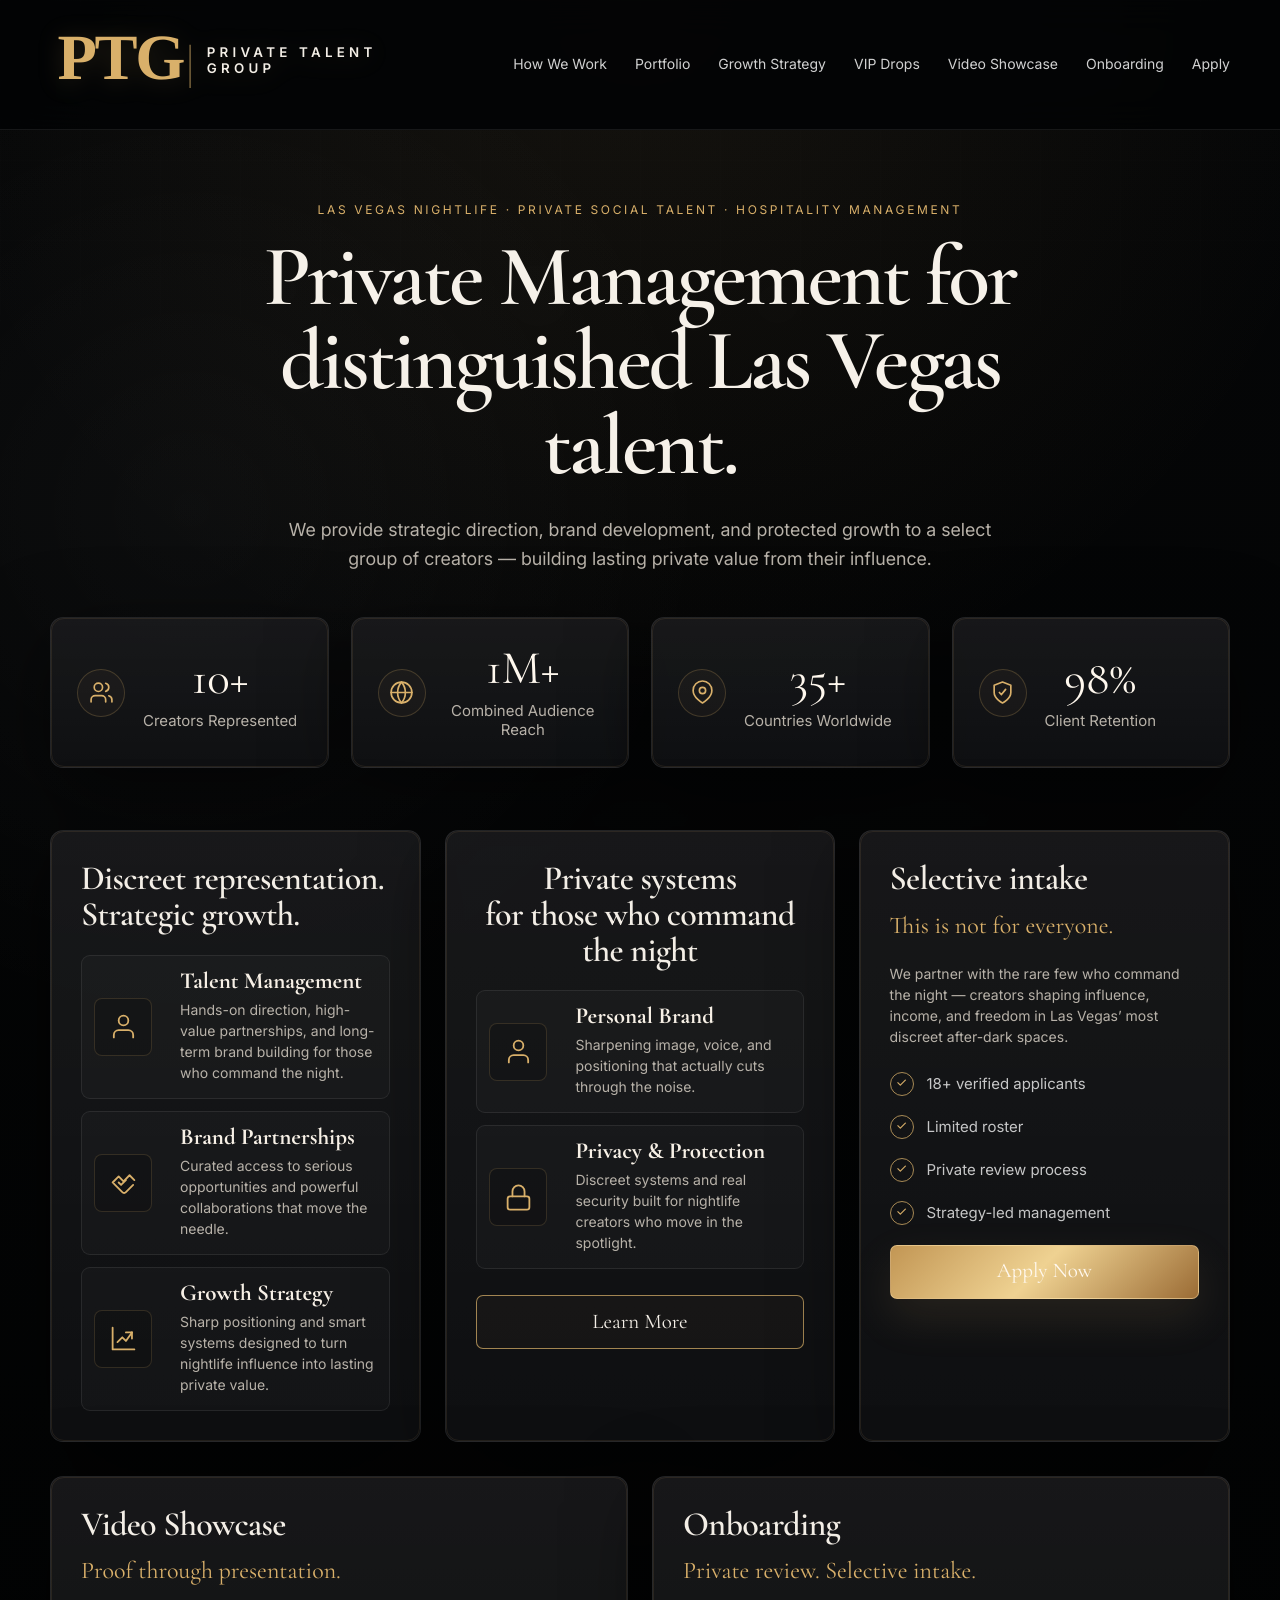
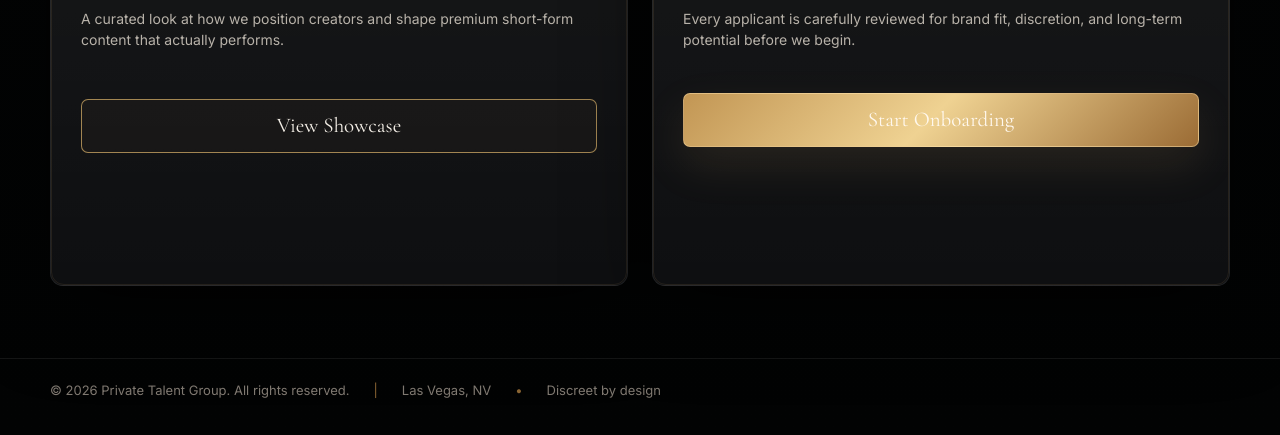
==== commit 7c5cf3c5: "Update index.html" ====
--- a/index.html
+++ b/index.html
@@ -763,7 +763,7 @@
                 </svg>
               </div>
               <div>
-                <div class="stat-number">20+</div>
+                <div class="stat-number">10+</div>
                 <div class="stat-label">Creators Represented</div>
               </div>
             </div>
@@ -778,7 +778,7 @@
                 </svg>
               </div>
               <div>
-                <div class="stat-number">5M+</div>
+                <div class="stat-number">1M+</div>
                 <div class="stat-label">Combined Audience Reach</div>
               </div>
             </div>
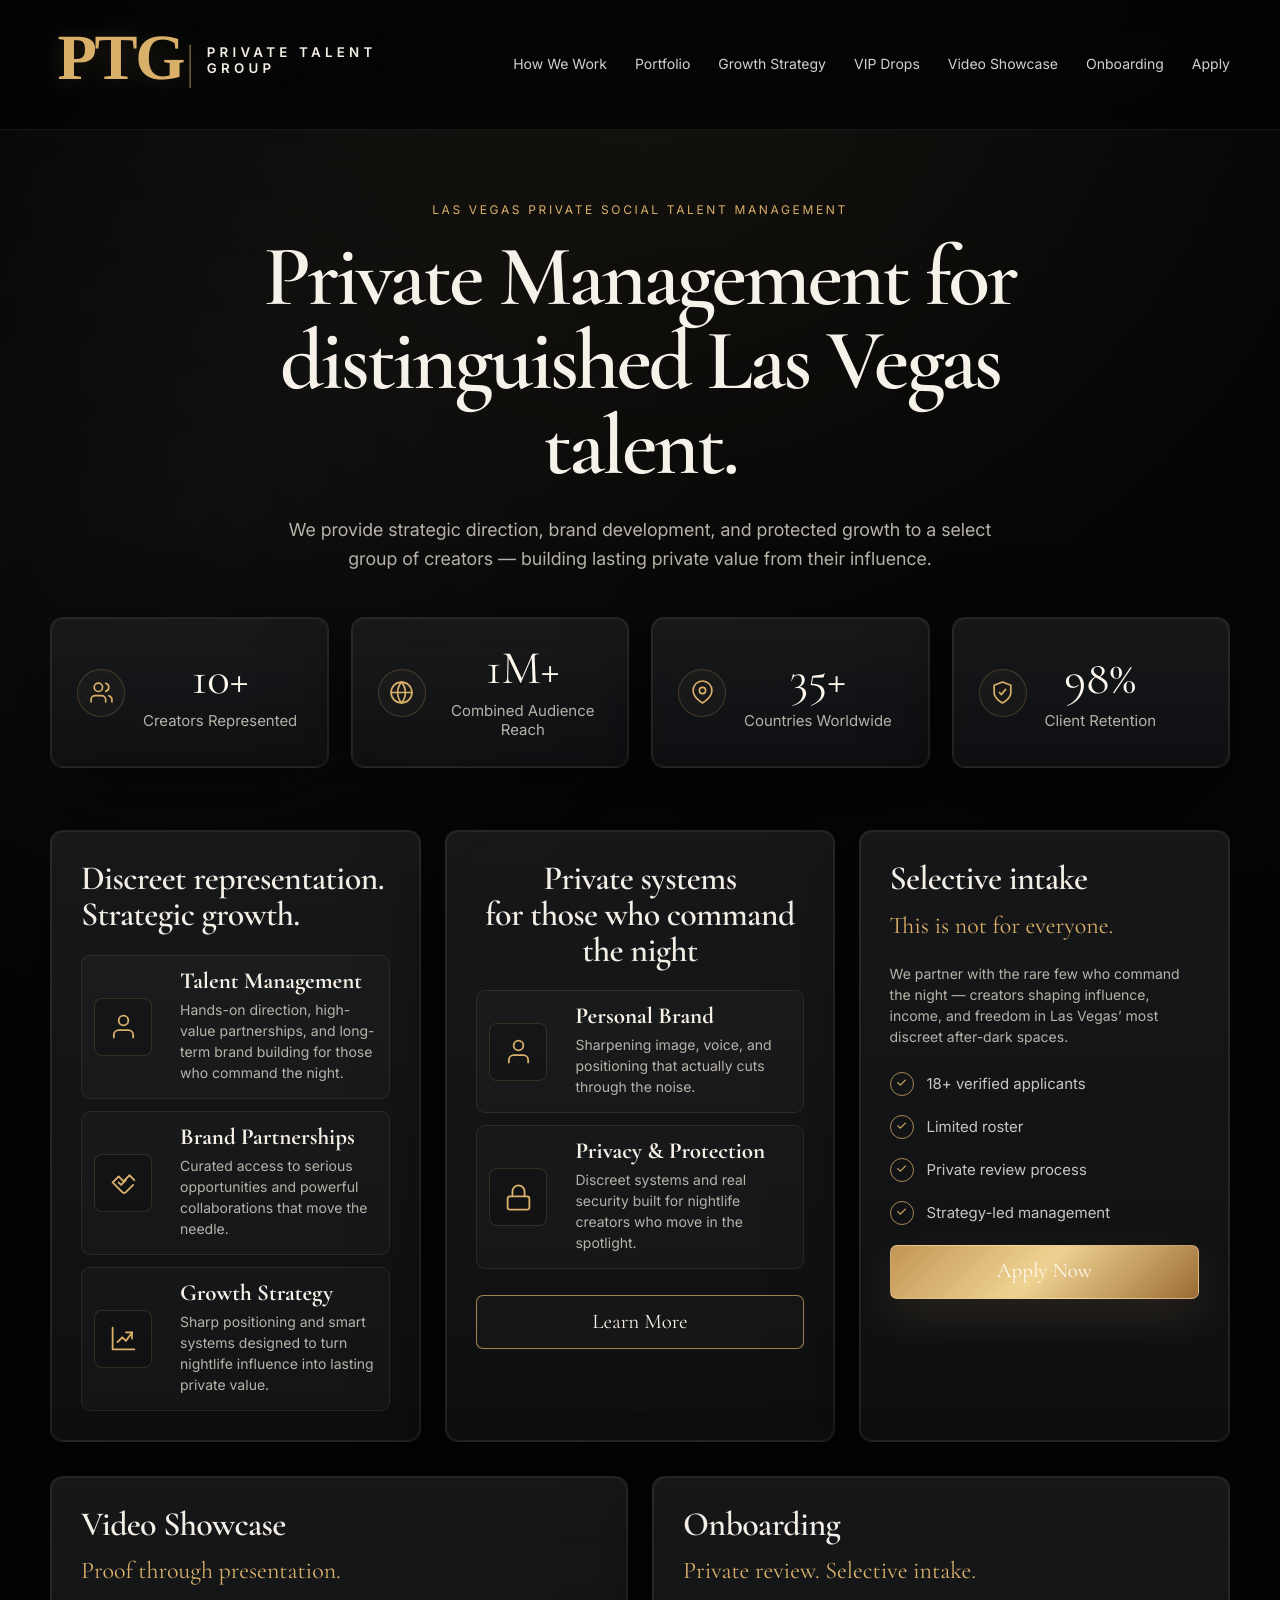
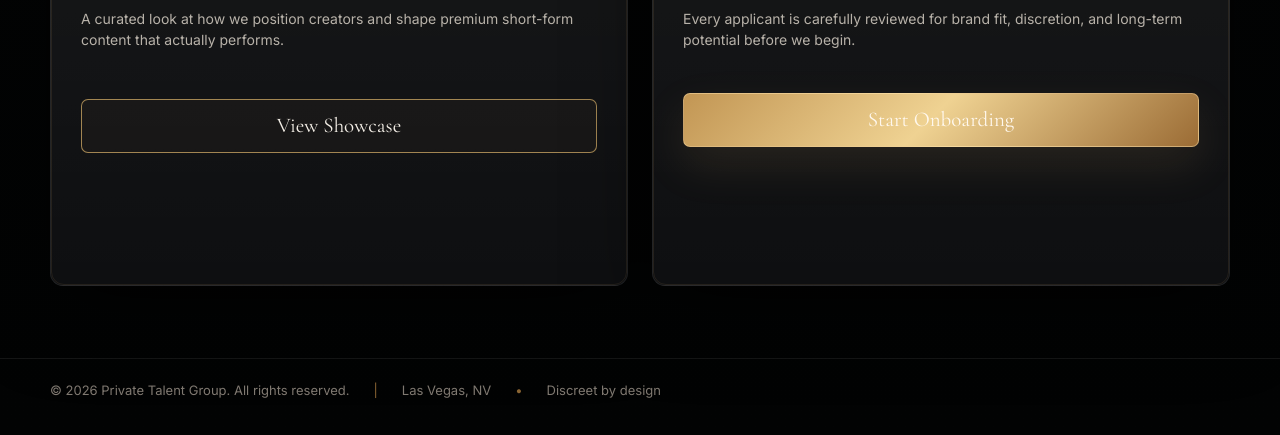
==== commit f2e74365: "Update index.html" ====
--- a/index.html
+++ b/index.html
@@ -742,7 +742,7 @@
     <main>
       <section class="hero" id="how-we-work">
         <div class="container">
-          <div class="eyebrow">Las Vegas Nightlife · Private Social Talent · Hospitality Management
+          <div class="eyebrow">Las Vegas Private Social Talent Management
 </div>
 
           <h1>Private Management for distinguished Las Vegas talent.</h1>
